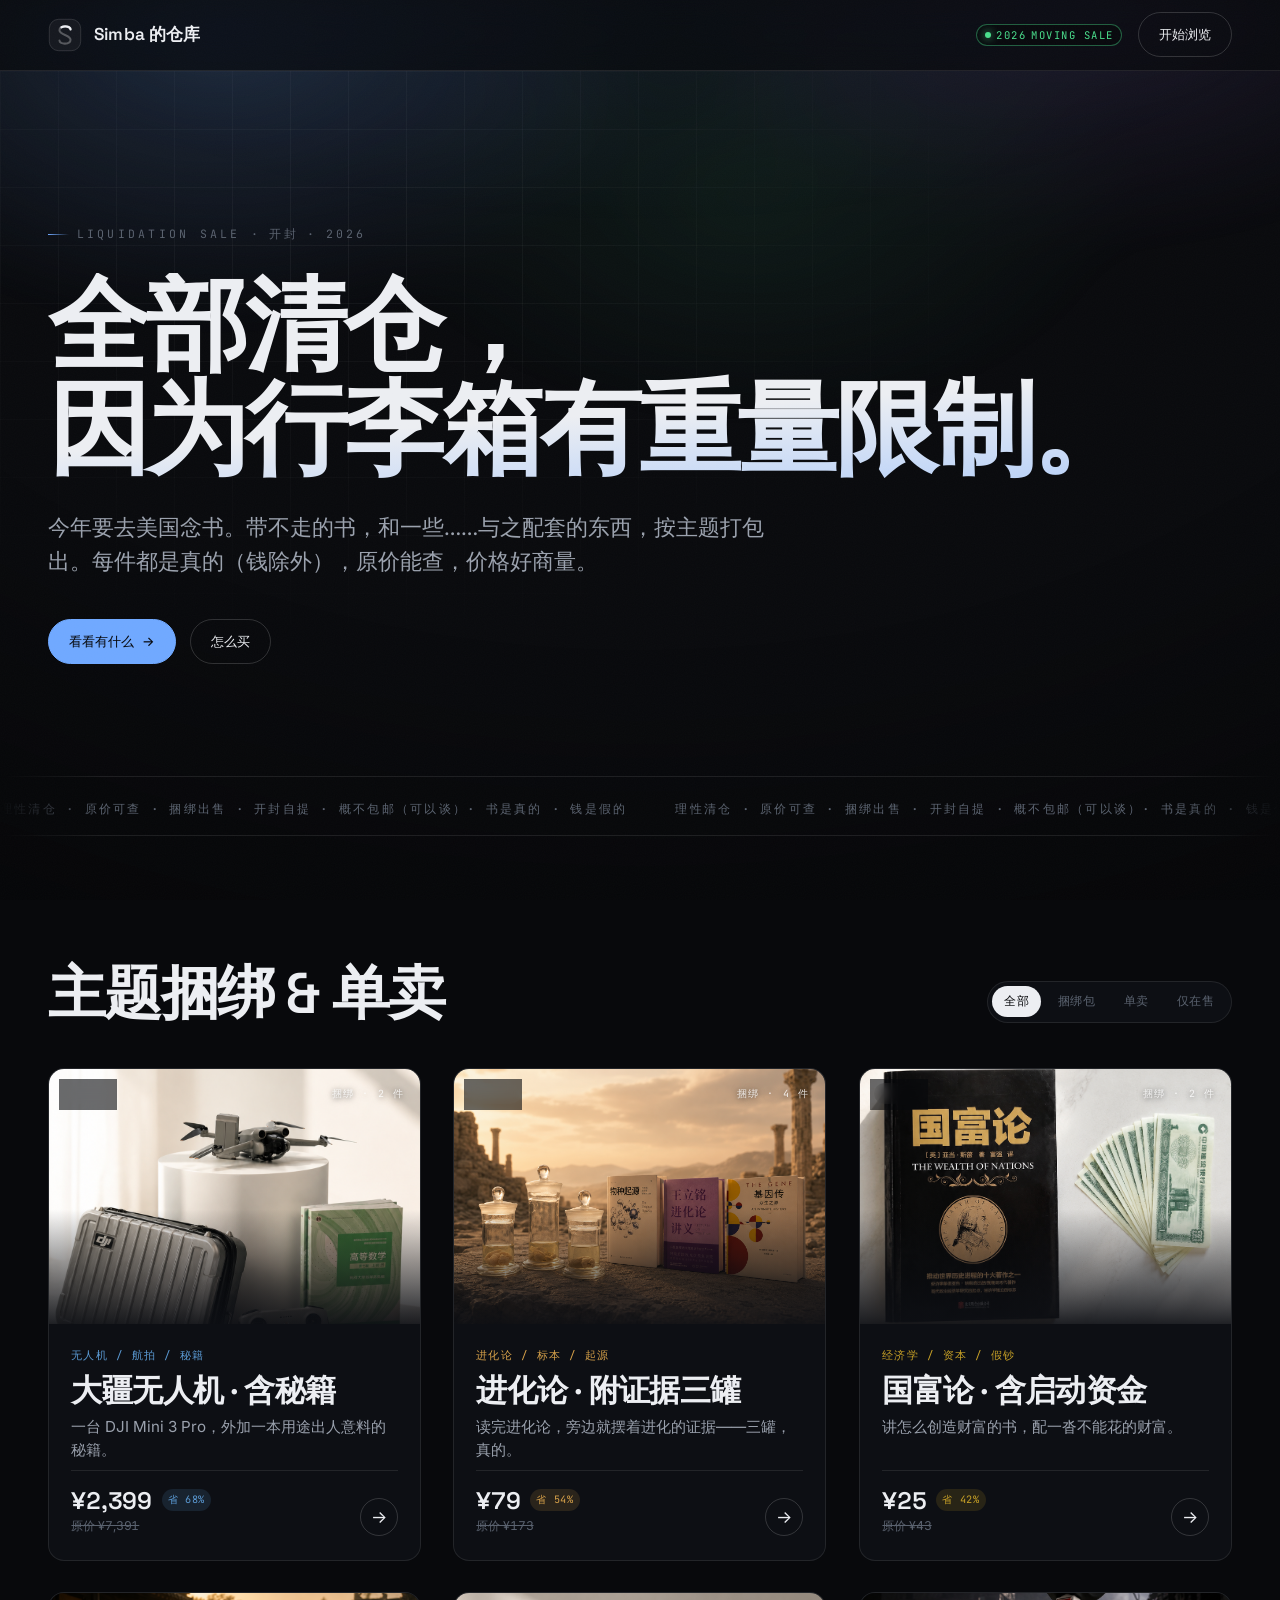
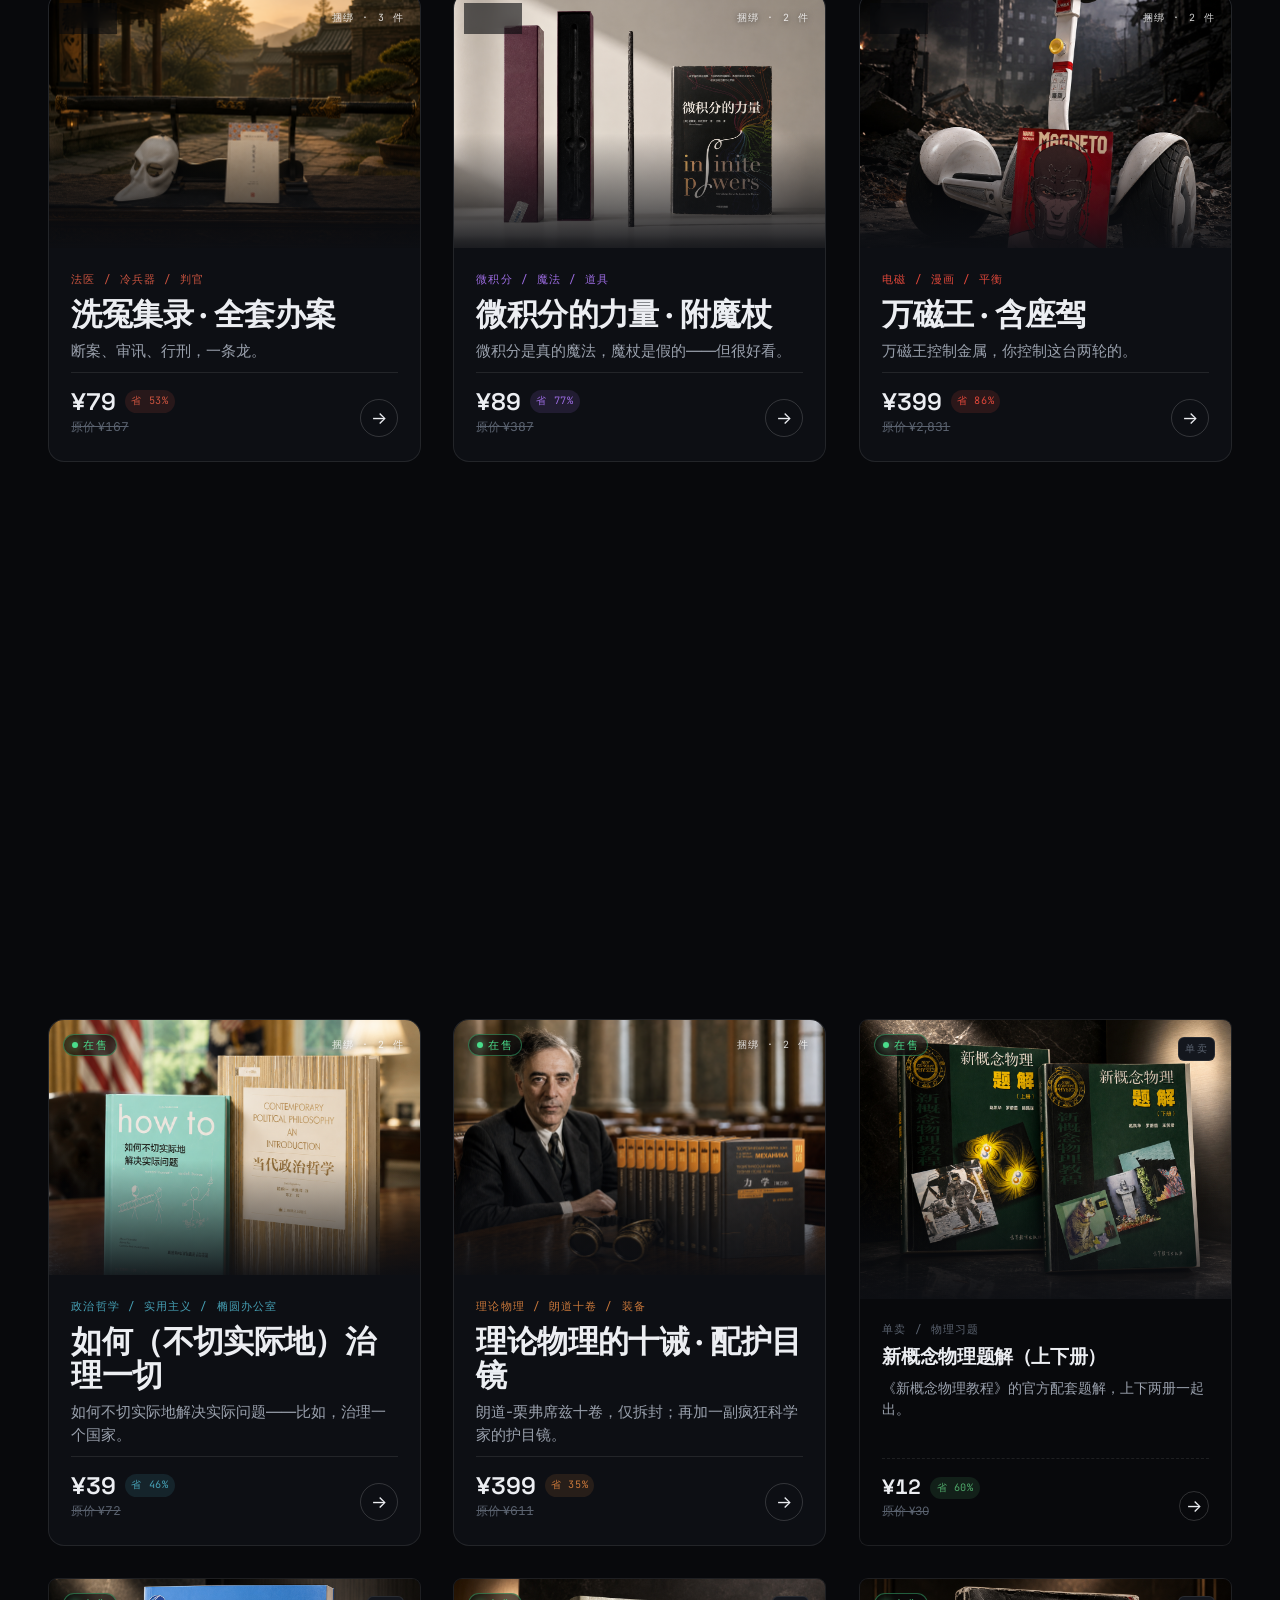
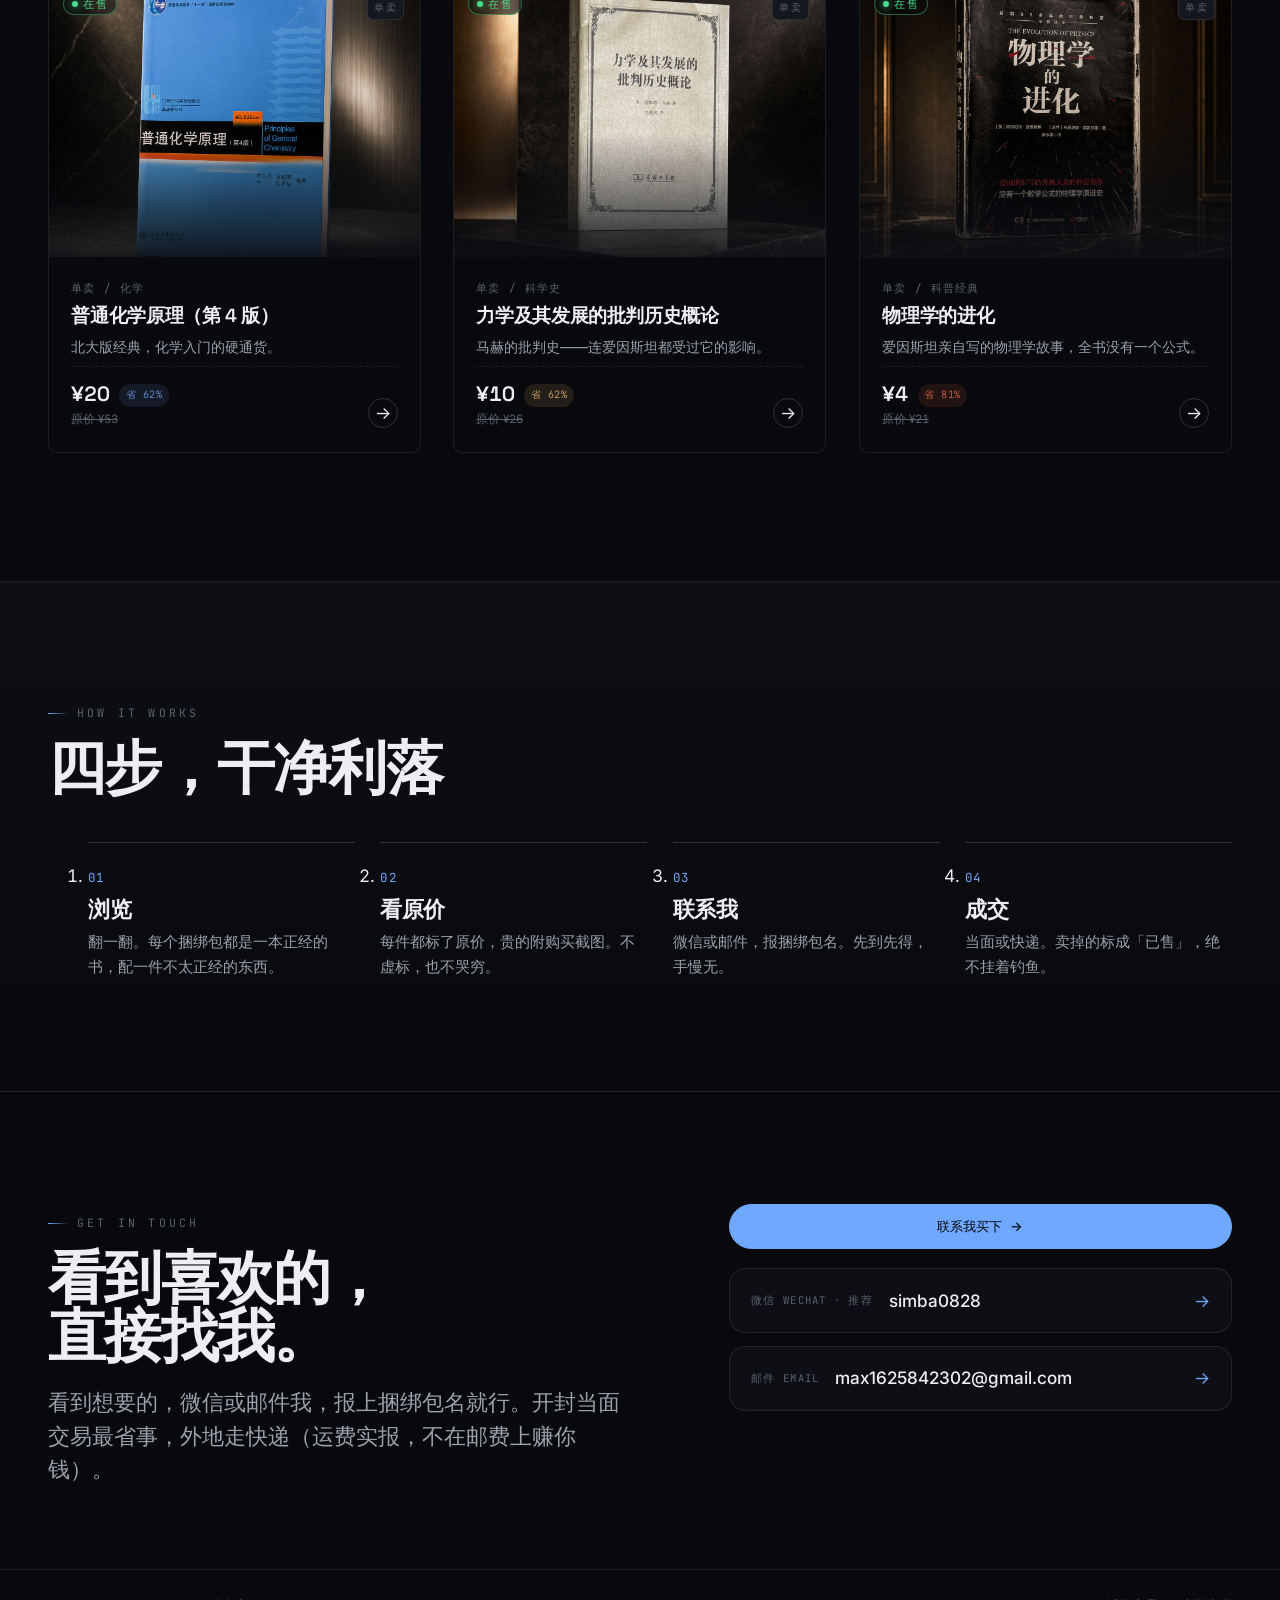
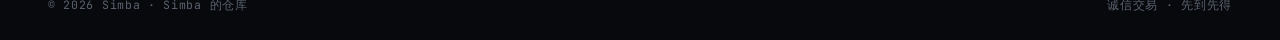
==== index.html @ 572ff91a "Version 1 finaly goes public" ====
<!doctype html>
<html lang="zh-CN">
<head>
  <meta charset="utf-8" />
  <meta name="viewport" content="width=device-width, initial-scale=1" />
  <title>Simba 的仓库 · 2026</title>
  <meta name="description" content="出国前理性清仓：正经的书 × 不太正经的东西，主题捆绑出售，原价可查，价格私聊。" />

  <link rel="preconnect" href="https://fonts.googleapis.com" />
  <link rel="preconnect" href="https://fonts.gstatic.com" crossorigin />
  <link href="https://fonts.googleapis.com/css2?family=Space+Grotesk:wght@400;500;600;700&family=Inter:wght@400;500;600&family=JetBrains+Mono:wght@400;500;600&display=swap" rel="stylesheet" />

  <link rel="stylesheet" href="assets/css/tokens.css" />
  <link rel="stylesheet" href="assets/css/home.css" />
</head>
<body>
  <!-- ===================== top bar ===================== -->
  <header class="topbar">
    <div class="wrap topbar__inner">
      <a class="topbar__brand" href="index.html">
        <span class="topbar__logo" aria-hidden="true">
          <svg viewBox="0 0 40 40" fill="none">
            <rect class="topbar__logo-bg" x="1.5" y="1.5" width="37" height="37" rx="11"/>
            <path class="topbar__logo-base" pathLength="100" d="M26.5 13.5 C26.5 8.5 13.5 8.5 13.5 14.5 C13.5 20 26.5 20 26.5 25.5 C26.5 31.5 13.5 31.5 13.5 26.5"/>
            <path class="topbar__logo-trace" pathLength="100" d="M26.5 13.5 C26.5 8.5 13.5 8.5 13.5 14.5 C13.5 20 26.5 20 26.5 25.5 C26.5 31.5 13.5 31.5 13.5 26.5"/>
          </svg>
        </span>
        <span class="topbar__name" data-site="brand">Simba 的仓库</span>
      </a>
      <nav class="topbar__nav">
        <span class="badge badge--available"><span class="dot"></span><span data-site="year"></span> Moving Sale</span>
        <a class="btn btn--ghost" href="#collections">开始浏览</a>
      </nav>
    </div>
  </header>

  <!-- ===================== hero ===================== -->
  <section class="hero">
    <div class="wrap">
      <p class="eyebrow" data-reveal>Liquidation Sale · <span data-site="location"></span> · <span data-site="year"></span></p>
      <h1 class="hero__title" data-reveal data-site-html="headline"></h1>
      <p class="hero__sub lead" data-reveal data-site="subhead"></p>
      <div class="hero__cta" data-reveal>
        <a class="btn btn--accent" href="#collections">看看有什么 <span class="arrow">→</span></a>
        <a class="btn btn--ghost" href="#how">怎么买</a>
      </div>
    </div>
    <div class="hero__marquee" aria-hidden="true">
      <div class="hero__track"><span data-site="marquee"></span><span data-site="marquee"></span><span data-site="marquee"></span></div>
    </div>
  </section>

  <!-- ===================== collections ===================== -->
  <main id="collections" class="wrap section">
    <div class="section__head">
      <h2 data-reveal>主题捆绑 &amp; 单卖</h2>
      <div class="filters" data-reveal id="filters" role="tablist">
        <button class="filter is-active" data-filter="all">全部</button>
        <button class="filter" data-filter="bundle">捆绑包</button>
        <button class="filter" data-filter="single">单卖</button>
        <button class="filter" data-filter="available">仅在售</button>
      </div>
    </div>
    <div id="grid" class="grid">
      <p class="grid__loading mono">正在整理书架…</p>
    </div>
  </main>

  <!-- ===================== how it works ===================== -->
  <section id="how" class="how">
    <div class="wrap">
      <p class="eyebrow" data-reveal>How it works</p>
      <h2 class="how__title" data-reveal>四步，干净利落</h2>
      <ol id="steps" class="steps"></ol>
    </div>
  </section>

  <!-- ===================== contact ===================== -->
  <footer id="contact" class="footer">
    <div class="wrap footer__inner">
      <div class="footer__lead">
        <p class="eyebrow" data-reveal>Get in touch</p>
        <h2 data-reveal>看到喜欢的，<br />直接找我。</h2>
        <p class="lead" data-reveal data-site="contactNote"></p>
      </div>
      <div class="footer__channels" id="channels" data-reveal></div>
    </div>
    <div class="wrap footer__base mono">
      <span>© <span data-site="year"></span> <span data-site="seller"></span> · <span data-site="brand">理性清仓</span></span>
      <span>诚信交易 · 先到先得</span>
    </div>
  </footer>

  <script type="module" src="assets/js/home.js"></script>
</body>
</html>
---- assets/css/tokens.css ----
/* =========================================================================
   tokens.css — design system foundation  ·  v2: Sci-Fi / Tech
   Direction: dark, precise, engineered.  (R&M × SpaceX × Apple)
   ========================================================================= */

:root {
  /* --- Palette: deep space & light --- */
  --bg:       #08090C;   /* near-black base */
  --bg-1:     #0D0F14;   /* panel */
  --bg-2:     #14171E;   /* raised */
  --bg-3:     #1C212B;   /* hover / chip */
  --fg:       #ECEEF2;   /* primary text */
  --fg-2:     #9AA1AD;   /* secondary */
  --fg-3:     #5A626F;   /* faint / labels */
  --line:     rgba(255, 255, 255, 0.09);
  --line-2:   rgba(255, 255, 255, 0.16);
  --line-3:   rgba(255, 255, 255, 0.28);

  /* --- Accent (overridable per listing) --- */
  --accent:     #6FA8FF;            /* default tech blue */
  --accent-ink: #04060A;            /* text on accent */
  --tint:       #16202E;            /* (legacy) dark wash */
  --glow:       color-mix(in srgb, var(--accent) 60%, transparent);

  /* --- State colors --- */
  --ok:       #4ADE8C;
  --reserved: #F5C451;
  --sold:     #6B7280;

  /* --- Type --- */
  --display: "Space Grotesk", "PingFang SC", "Inter", system-ui, sans-serif;
  --sans:    "Inter", "PingFang SC", system-ui, -apple-system, "Microsoft YaHei", sans-serif;
  --mono:    "JetBrains Mono", ui-monospace, "SF Mono", Menlo, monospace;

  /* --- Fluid type scale --- */
  --fs-eyebrow: 0.72rem;
  --fs-meta:    0.82rem;
  --fs-body:    clamp(1rem, 0.96rem + 0.2vw, 1.075rem);
  --fs-lead:    clamp(1.12rem, 1rem + 0.6vw, 1.4rem);
  --fs-h3:      clamp(1.35rem, 1.1rem + 1.1vw, 1.95rem);
  --fs-h2:      clamp(2rem, 1.4rem + 2.8vw, 3.6rem);
  --fs-h1:      clamp(2.9rem, 1.6rem + 6vw, 7rem);

  /* --- Spacing & layout --- */
  --gutter: clamp(1.25rem, 0.6rem + 3vw, 4.5rem);
  --maxw:   1320px;
  --radius: 16px;
  --radius-sm: 10px;

  /* --- Motion --- */
  --ease: cubic-bezier(0.22, 1, 0.36, 1);
  --ease-out: cubic-bezier(0.16, 1, 0.3, 1);

  --shadow-soft: 0 1px 0 rgba(255,255,255,0.04) inset, 0 20px 50px -24px rgba(0,0,0,0.8);
  --shadow-lift: 0 1px 0 rgba(255,255,255,0.06) inset, 0 40px 90px -36px rgba(0,0,0,0.9);
}

/* ----------------------------- reset ----------------------------------- */
*, *::before, *::after { box-sizing: border-box; }
* { margin: 0; }
html { -webkit-text-size-adjust: 100%; scroll-behavior: smooth; overflow-x: clip; }
@media (prefers-reduced-motion: reduce) {
  html { scroll-behavior: auto; }
  *, *::before, *::after { animation-duration: 0.001ms !important; transition-duration: 0.001ms !important; }
}

body {
  font-family: var(--sans);
  font-size: var(--fs-body);
  line-height: 1.6;
  color: var(--fg);
  background: var(--bg);
  -webkit-font-smoothing: antialiased;
  text-rendering: optimizeLegibility;
  min-height: 100vh;
  overflow-x: hidden;
}

/* ambient field: faint radial glow + vignette on the page */
body::after {
  content: "";
  position: fixed; inset: 0; z-index: -1; pointer-events: none;
  background:
    radial-gradient(80% 50% at 50% -10%, color-mix(in srgb, var(--accent) 10%, transparent), transparent 70%),
    radial-gradient(120% 120% at 50% 0%, transparent 60%, rgba(0,0,0,0.5));
}

img, svg { display: block; max-width: 100%; }
a { color: inherit; text-decoration: none; }
button { font: inherit; color: inherit; cursor: pointer; background: none; border: none; }
ul { list-style: none; padding: 0; }
::selection { background: var(--accent); color: var(--accent-ink); }

/* --------------------------- film grain -------------------------------- */
body::before {
  content: "";
  position: fixed; inset: 0; z-index: 9999; pointer-events: none;
  opacity: 0.025; mix-blend-mode: screen;
  background-image: url("data:image/svg+xml,%3Csvg xmlns='http://www.w3.org/2000/svg' width='160' height='160'%3E%3Cfilter id='n'%3E%3CfeTurbulence type='fractalNoise' baseFrequency='0.9' numOctaves='2' stitchTiles='stitch'/%3E%3C/filter%3E%3Crect width='100%25' height='100%25' filter='url(%23n)'/%3E%3C/svg%3E");
}

/* --------------------------- typography -------------------------------- */
.eyebrow {
  font-family: var(--mono);
  font-size: var(--fs-eyebrow);
  letter-spacing: 0.28em;
  text-transform: uppercase;
  color: var(--fg-3);
  display: inline-flex;
  align-items: center;
  gap: 0.7em;
}
.eyebrow::before {
  content: "";
  width: 1.8em; height: 1px;
  background: linear-gradient(90deg, var(--accent), transparent);
}

h1, h2, h3 { font-family: var(--display); font-weight: 600; line-height: 1.02; letter-spacing: -0.02em; }
.display { font-family: var(--display); }
.mono  { font-family: var(--mono); }

.lead { font-size: var(--fs-lead); line-height: 1.5; color: var(--fg-2); }
.num { font-variant-numeric: tabular-nums; letter-spacing: -0.01em; }

/* ----------------------------- layout ---------------------------------- */
.wrap { width: 100%; max-width: var(--maxw); margin-inline: auto; padding-inline: var(--gutter); }
.rule { height: 1px; background: var(--line); border: 0; }

/* ----------------------------- buttons --------------------------------- */
.btn {
  --pad: 0.85em 1.5em;
  display: inline-flex; align-items: center; gap: 0.6em;
  padding: var(--pad);
  border-radius: 100px;
  font-size: var(--fs-meta); font-weight: 500; letter-spacing: 0.01em;
  border: 1px solid var(--fg);
  background: var(--fg); color: var(--bg);
  transition: transform 0.35s var(--ease), background 0.35s var(--ease), color 0.35s var(--ease), box-shadow 0.35s var(--ease), border-color 0.35s var(--ease);
  will-change: transform;
}
.btn:hover { transform: translateY(-2px); }
.btn:active { transform: translateY(0); }
.btn--ghost { background: transparent; color: var(--fg); border-color: var(--line-2); }
.btn--ghost:hover { background: var(--bg-2); border-color: var(--line-3); }
.btn--accent { background: var(--accent); border-color: var(--accent); color: var(--accent-ink); box-shadow: 0 0 0 0 var(--glow); }
.btn--accent:hover { box-shadow: 0 10px 40px -10px var(--glow); }
.btn .arrow { transition: transform 0.35s var(--ease); }
.btn:hover .arrow { transform: translateX(3px); }

/* ------------------------------ badges --------------------------------- */
.badge {
  display: inline-flex; align-items: center; gap: 0.5em;
  font-family: var(--mono); font-size: 0.66rem; letter-spacing: 0.14em; text-transform: uppercase;
  padding: 0.42em 0.72em; border-radius: 100px;
  border: 1px solid var(--line-2); color: var(--fg-2);
  line-height: 1; background: color-mix(in srgb, var(--bg) 60%, transparent); backdrop-filter: blur(6px);
}
.badge .dot { width: 6px; height: 6px; border-radius: 50%; background: currentColor; }
.badge--available { color: var(--ok); border-color: color-mix(in srgb, var(--ok) 40%, transparent); }
.badge--reserved  { color: var(--reserved); border-color: color-mix(in srgb, var(--reserved) 40%, transparent); }
.badge--sold      { color: var(--sold); border-color: color-mix(in srgb, var(--sold) 45%, transparent); }
.badge--available .dot { box-shadow: 0 0 8px currentColor; animation: pulse 2.4s var(--ease) infinite; }
@keyframes pulse { 0%,100%{ opacity:1 } 50%{ opacity:0.4 } }

/* tag pill */
.tag {
  font-family: var(--mono); font-size: 0.66rem; letter-spacing: 0.08em;
  color: var(--fg-2); padding: 0.32em 0.66em;
  border: 1px solid var(--line); border-radius: 100px; background: var(--bg-2);
}

/* --------------------------- scroll reveal ----------------------------- */
[data-reveal] {
  opacity: 0; transform: translateY(24px);
  transition: opacity 0.8s var(--ease-out), transform 0.8s var(--ease-out);
  transition-delay: var(--reveal-delay, 0s);
}
[data-reveal].is-in { opacity: 1; transform: none; }
@media (prefers-reduced-motion: reduce) { [data-reveal] { opacity: 1; transform: none; } }

/* ----------------------------- lightbox -------------------------------- */
.lightbox {
  position: fixed; inset: 0; z-index: 200;
  display: grid; place-items: center; padding: clamp(1.25rem, 5vw, 5rem);
  background: rgba(3, 4, 6, 0.8); backdrop-filter: blur(12px);
  opacity: 0; pointer-events: none; transition: opacity 0.4s var(--ease);
}
.lightbox.is-open { opacity: 1; pointer-events: auto; }
.lightbox__frame {
  position: relative; margin: 0; max-width: min(880px, 100%);
  display: flex; flex-direction: column;
  background: var(--bg-1); border: 1px solid var(--line-2);
  border-radius: calc(var(--radius) + 2px); overflow: hidden;
  box-shadow: var(--shadow-lift), 0 0 0 1px color-mix(in srgb, var(--accent) 22%, transparent), 0 30px 80px -30px color-mix(in srgb, var(--accent) 30%, transparent);
  transform: scale(0.97) translateY(12px); transition: transform 0.5s var(--ease-out);
}
.lightbox.is-open .lightbox__frame { transform: none; }
.lightbox__img { display: block; width: 100%; max-height: 76vh; object-fit: contain; background: var(--bg); }
.lightbox__bar { display: flex; align-items: center; justify-content: space-between; gap: 1rem; padding: 0.85rem 1.15rem; border-top: 1px solid var(--line); }
.lightbox__cap { color: var(--fg); font-size: var(--fs-meta); letter-spacing: 0.03em; }
.lightbox__hint { color: var(--fg-3); font-size: 0.64rem; letter-spacing: 0.06em; }
.lightbox__close {
  position: absolute; top: 0.7rem; right: 0.7rem; z-index: 2;
  width: 34px; height: 34px; display: grid; place-items: center; border-radius: 50%;
  background: color-mix(in srgb, var(--bg) 65%, transparent); backdrop-filter: blur(6px);
  border: 1px solid var(--line-2); color: var(--fg); font-size: 1rem; line-height: 1;
  transition: background 0.3s var(--ease), border-color 0.3s var(--ease), color 0.3s var(--ease);
}
.lightbox__close:hover { background: var(--accent); color: var(--accent-ink); border-color: var(--accent); }

/* --------------------------- contact modal ----------------------------- */
.cmodal { position: fixed; inset: 0; z-index: 300; display: grid; place-items: center; padding: 5vw; opacity: 0; pointer-events: none; transition: opacity 0.3s var(--ease); }
.cmodal.is-open { opacity: 1; pointer-events: auto; }
.cmodal__backdrop { position: absolute; inset: 0; background: rgba(3, 4, 6, 0.72); backdrop-filter: blur(10px); }
.cmodal__card {
  position: relative; width: min(440px, 100%); background: var(--bg-1);
  border: 1px solid var(--line-2); border-radius: calc(var(--radius) + 4px); padding: 2.2rem;
  box-shadow: var(--shadow-lift);
  transform: translateY(18px) scale(0.97); opacity: 0;
  transition: transform 0.5s var(--ease-out), opacity 0.5s var(--ease-out);
}
.cmodal.is-open .cmodal__card { transform: none; opacity: 1; }
.cmodal__x { position: absolute; top: 1.1rem; right: 1.3rem; color: var(--fg-3); font-size: 1.1rem; transition: color 0.3s var(--ease); }
.cmodal__x:hover { color: var(--fg); }
.cmodal__kicker { font-size: 0.66rem; letter-spacing: 0.2em; text-transform: uppercase; color: var(--accent); }
.cmodal__title { font-family: var(--display); font-size: 1.5rem; font-weight: 600; letter-spacing: -0.02em; margin: 0.7rem 0 0.5rem; }
.cmodal__sub { color: var(--fg-2); font-size: 0.92rem; margin-bottom: 1.5rem; line-height: 1.5; }
.cmodal__rows { display: flex; flex-direction: column; gap: 0.7rem; }
.cmodal__row { display: flex; align-items: center; gap: 1rem; padding: 1rem 1.2rem; border: 1px solid var(--line); border-radius: var(--radius); background: var(--bg-2); }
.cmodal__row--primary { border-color: color-mix(in srgb, var(--accent) 45%, transparent); background: color-mix(in srgb, var(--accent) 10%, var(--bg-2)); }
.cmodal__rowmain { display: flex; flex-direction: column; gap: 0.3rem; min-width: 0; }
.cmodal__label { font-size: 0.6rem; letter-spacing: 0.14em; text-transform: uppercase; color: var(--fg-3); }
.cmodal__value { font-weight: 500; font-size: 1.05rem; overflow-wrap: anywhere; }
.cmodal__copy { margin-left: auto; flex: none; font-family: var(--mono); font-size: 0.72rem; padding: 0.55em 1em; border-radius: 100px; border: 1px solid var(--line-2); color: var(--fg); transition: background 0.3s var(--ease), border-color 0.3s var(--ease), color 0.3s var(--ease); }
.cmodal__copy:hover { background: var(--fg); color: var(--bg); }
.cmodal__copy.is-done { background: var(--ok); border-color: var(--ok); color: var(--bg); }
.cmodal__mail { margin-left: auto; flex: none; font-family: var(--mono); font-size: 0.72rem; color: var(--accent); }
.cmodal__note { margin-top: 1.3rem; padding-top: 1.1rem; border-top: 1px solid var(--line); font-size: 0.8rem; color: var(--fg-2); line-height: 1.55; }

/* --------------------------- brand logo (S) ---------------------------- */
.topbar__logo { display: block; width: 34px; height: 34px; transition: transform 0.45s var(--ease); }
.topbar__logo svg { width: 100%; height: 100%; overflow: visible; display: block; }
.topbar__logo-bg { fill: var(--bg-2); stroke: var(--line-2); stroke-width: 1; transition: stroke 0.4s var(--ease), fill 0.4s var(--ease); }
.topbar__logo-base { stroke: var(--line-3); stroke-width: 2.4; stroke-linecap: round; fill: none; }
.topbar__logo-trace { stroke: var(--fg); stroke-width: 2.6; stroke-linecap: round; fill: none; stroke-dasharray: 24 76; stroke-dashoffset: 0; animation: logoTrace 4.6s linear infinite; }
@keyframes logoTrace { to { stroke-dashoffset: -100; } }
.topbar__brand:hover .topbar__logo { transform: scale(1.06); }
.topbar__brand:hover .topbar__logo-bg { stroke: color-mix(in srgb, var(--accent) 55%, var(--line-2)); fill: color-mix(in srgb, var(--accent) 12%, var(--bg-2)); }
.topbar__brand:hover .topbar__logo-trace { stroke: var(--accent); animation-duration: 1.5s; filter: drop-shadow(0 0 5px var(--accent)); }
@media (prefers-reduced-motion: reduce) { .topbar__logo-trace { animation: none; stroke-dasharray: none; } }
---- assets/css/home.css ----
/* home.css — landing page  ·  v2 Sci-Fi/Tech (dark) */

/* ----------------------------- topbar ---------------------------------- */
.topbar {
  position: sticky; top: 0; z-index: 50;
  background: color-mix(in srgb, var(--bg) 72%, transparent);
  backdrop-filter: blur(14px) saturate(1.3);
  border-bottom: 1px solid var(--line);
}
.topbar__inner { display: flex; align-items: center; justify-content: space-between; height: 70px; }
.topbar__brand { display: inline-flex; align-items: center; gap: 0.7em; }
.topbar__mark {
  display: grid; place-items: center; width: 34px; height: 34px;
  background: var(--fg); color: var(--bg);
  border-radius: 8px; font-size: 1.05rem; font-weight: 600; line-height: 1;
}
.topbar__name { font-family: var(--display); font-weight: 600; letter-spacing: 0.01em; display: inline-flex; align-items: baseline; gap: 0.55em; }
.topbar__name em { font-style: normal; font-family: var(--mono); font-size: 0.66rem; color: var(--fg-3); letter-spacing: 0.16em; text-transform: uppercase; }
.topbar__nav { display: flex; align-items: center; gap: 1rem; }
@media (max-width: 620px) { .topbar__nav .badge { display: none; } }

/* ------------------------------ hero ----------------------------------- */
.hero { padding: clamp(3.5rem, 2rem + 9vw, 9rem) 0 0; position: relative; isolation: isolate; }
/* fine perspective grid */
.hero::before {
  content: ""; position: absolute; inset: 0 0 auto; height: 130%; z-index: -2; pointer-events: none;
  background-image:
    linear-gradient(var(--line) 1px, transparent 1px),
    linear-gradient(90deg, var(--line) 1px, transparent 1px);
  background-size: 58px 58px;
  -webkit-mask-image: radial-gradient(75% 65% at 28% 16%, #000, transparent 72%);
          mask-image: radial-gradient(75% 65% at 28% 16%, #000, transparent 72%);
  opacity: 0.55;
}
/* drifting aurora glow */
.hero::after {
  content: ""; position: absolute; inset: -12% -5% auto; height: 95%; z-index: -1; pointer-events: none;
  background:
    radial-gradient(46% 60% at 20% 6%, color-mix(in srgb, var(--accent) 26%, transparent), transparent 70%),
    radial-gradient(42% 52% at 82% 0%, color-mix(in srgb, #9B7BE8 18%, transparent), transparent 72%),
    radial-gradient(38% 44% at 58% 30%, color-mix(in srgb, #46C48A 12%, transparent), transparent 72%);
  filter: blur(24px); opacity: 0.75;
  animation: heroAura 16s var(--ease) infinite alternate;
}
@keyframes heroAura { from { transform: translate3d(0,0,0) scale(1); } to { transform: translate3d(2.5%, 1.5%, 0) scale(1.1); } }
@media (prefers-reduced-motion: reduce) { .hero::after { animation: none; } }
.hero .eyebrow { margin-bottom: 1.8rem; }
.hero__title {
  font-size: var(--fs-h1); font-weight: 600; letter-spacing: -0.035em;
  max-width: 18ch; margin-bottom: 1.8rem;
  background: linear-gradient(176deg, var(--fg) 62%, color-mix(in srgb, var(--fg) 55%, var(--accent)));
  -webkit-background-clip: text; background-clip: text; color: transparent;
}
/* decode-reveal headline — fluorescent scramble */
.hero__title .hd-c.is-scr {
  -webkit-text-fill-color: color-mix(in srgb, var(--accent) 78%, #fff);
          text-fill-color: color-mix(in srgb, var(--accent) 78%, #fff);
  text-shadow:
    0 0 10px color-mix(in srgb, var(--accent) 80%, transparent),
    0 0 26px color-mix(in srgb, var(--accent) 45%, transparent);
  animation: hdFlicker 1.1s var(--ease) infinite;
}
@keyframes hdFlicker { 0%, 100% { opacity: 0.96; } 42% { opacity: 0.66; } 72% { opacity: 1; } }
.hero__title .hd-c--lock { animation: hdLock 0.6s var(--ease) both; }
@keyframes hdLock {
  0%  { text-shadow: 0 0 26px var(--accent), 0 0 9px #fff; }
  55% { text-shadow: 0 0 12px color-mix(in srgb, var(--accent) 70%, transparent); }
  100% { text-shadow: 0 0 0 transparent; }
}

.hero__sub { max-width: 54ch; }
.hero__cta { display: flex; flex-wrap: wrap; gap: 0.9rem; margin-top: 2.6rem; }

.hero__marquee {
  margin-top: clamp(3rem, 1rem + 8vw, 7rem);
  border-block: 1px solid var(--line);
  padding-block: 0.95rem; overflow: hidden;
  -webkit-mask-image: linear-gradient(90deg, transparent, #000 8%, #000 92%, transparent);
          mask-image: linear-gradient(90deg, transparent, #000 8%, #000 92%, transparent);
}
.hero__track { display: inline-flex; gap: 3rem; white-space: nowrap; animation: marquee 38s linear infinite; }
.hero__track span { font-family: var(--mono); font-size: 0.78rem; letter-spacing: 0.18em; text-transform: uppercase; color: var(--fg-3); }
@keyframes marquee { to { transform: translateX(calc(-100% / 3)); } }

/* ----------------------------- section --------------------------------- */
.section { padding-block: clamp(4rem, 2rem + 8vw, 8rem); }
.section__head {
  display: flex; align-items: flex-end; justify-content: space-between; flex-wrap: wrap;
  gap: 1.4rem; margin-bottom: 2.8rem;
}
.section__head h2 { font-size: var(--fs-h2); font-weight: 600; letter-spacing: -0.03em; }

.filters { display: inline-flex; gap: 0.3rem; padding: 0.3rem; border: 1px solid var(--line); border-radius: 100px; background: var(--bg-1); }
.filter {
  font-family: var(--mono); font-size: 0.74rem; letter-spacing: 0.04em;
  padding: 0.5em 1em; border-radius: 100px; color: var(--fg-3);
  transition: color 0.3s var(--ease), background 0.3s var(--ease);
}
.filter:hover { color: var(--fg); }
.filter.is-active { background: var(--fg); color: var(--bg); }

/* ------------------------------ grid ----------------------------------- */
.grid { display: grid; grid-template-columns: repeat(auto-fill, minmax(330px, 1fr)); gap: clamp(1.2rem, 0.5rem + 2vw, 2rem); }
.grid__loading { grid-column: 1 / -1; color: var(--fg-3); padding: 3rem 0; text-align: center; font-family: var(--mono); }

.card {
  position: relative; display: flex; flex-direction: column;
  background: var(--bg-1); border: 1px solid var(--line);
  border-radius: var(--radius); overflow: hidden;
  transition: transform 0.5s var(--ease), box-shadow 0.5s var(--ease), border-color 0.5s var(--ease);
  will-change: transform;
}
.card:hover { transform: translateY(-6px); box-shadow: var(--shadow-lift); border-color: color-mix(in srgb, var(--accent) 45%, var(--line-2)); }
.card.is-sold { opacity: 0.55; }
.card.is-sold:hover { transform: translateY(-2px); border-color: var(--line-2); box-shadow: var(--shadow-soft); }

.card__cover { position: relative; aspect-ratio: 16 / 11; overflow: hidden; background: var(--bg-2); }
.card__cover::after { /* legibility + accent floor */
  content: ""; position: absolute; inset: 0; pointer-events: none;
  background: linear-gradient(180deg, transparent 55%, color-mix(in srgb, var(--bg-1) 92%, transparent));
}
.card__cover .cover__img { width: 100%; height: 100%; object-fit: cover; transition: transform 0.9s var(--ease), filter 0.5s var(--ease); filter: saturate(1.02); }
.card:hover .cover__img { transform: scale(1.045); }

.cover__gen {
  width: 100%; height: 100%;
  background:
    radial-gradient(120% 140% at 18% 10%, color-mix(in srgb, var(--a) 40%, transparent), transparent 60%),
    linear-gradient(var(--ang), color-mix(in srgb, var(--a) 70%, #000 30%), color-mix(in srgb, var(--a) 30%, var(--bg-2)));
  display: grid; place-items: center; position: relative;
}
.cover__glyph { font-size: clamp(3.5rem, 6vw, 5.5rem); color: rgba(255,255,255,0.94); font-weight: 600; }
.cover__count { position: absolute; bottom: 0.9rem; right: 1rem; font-size: 0.66rem; color: rgba(255,255,255,0.78); letter-spacing: 0.12em; }

.card__badge { position: absolute; top: 0.9rem; left: 0.9rem; z-index: 2; }
.card__kind { position: absolute; top: 1.05rem; right: 1rem; z-index: 2; font-size: 0.62rem; letter-spacing: 0.16em; text-transform: uppercase; color: rgba(255,255,255,0.82); font-family: var(--mono); text-shadow: 0 1px 6px rgba(0,0,0,0.6); }

.card__body { padding: 1.4rem 1.4rem 1.5rem; display: flex; flex-direction: column; gap: 0.55rem; flex: 1; }
.card__theme { font-family: var(--mono); font-size: 0.68rem; letter-spacing: 0.1em; text-transform: uppercase; color: var(--accent); }
.card__title { font-family: var(--display); font-size: var(--fs-h3); font-weight: 600; letter-spacing: -0.02em; line-height: 1.1; }
.card__tagline { color: var(--fg-2); font-size: 0.95rem; line-height: 1.5; }
.card__foot { display: flex; align-items: flex-end; justify-content: space-between; margin-top: auto; padding-top: 1.1rem; border-top: 1px solid var(--line); }
.card__pricing { display: flex; flex-direction: column; gap: 0.2rem; }
.card__price-row { display: flex; align-items: baseline; gap: 0.6rem; }
.card__price { font-family: var(--display); font-size: 1.5rem; font-weight: 600; line-height: 1; }
.card__was { font-size: 0.76rem; color: var(--fg-3); text-decoration: line-through; }
.card__save { font-family: var(--mono); align-self: flex-start; font-size: 0.64rem; letter-spacing: 0.06em; color: var(--accent); background: color-mix(in srgb, var(--accent) 14%, transparent); padding: 0.3em 0.6em; border-radius: 100px; }
.card__sold-label { font-family: var(--display); font-size: 1.35rem; color: var(--sold); }
.card__tbd { font-family: var(--mono); display: inline-flex; align-items: center; font-size: 0.74rem; letter-spacing: 0.06em; color: var(--accent); background: color-mix(in srgb, var(--accent) 12%, transparent); padding: 0.5em 0.85em; border-radius: 100px; }
.card__go {
  display: grid; place-items: center; width: 38px; height: 38px; border-radius: 50%;
  border: 1px solid var(--line-2); color: var(--fg);
  transition: background 0.35s var(--ease), color 0.35s var(--ease), transform 0.35s var(--ease), border-color 0.35s var(--ease);
}
.card:hover .card__go { background: var(--accent); color: var(--accent-ink); border-color: var(--accent); transform: translateX(3px); }

/* --------------------------- how it works ------------------------------ */
.how { border-block: 1px solid var(--line); background: linear-gradient(180deg, var(--bg-1), var(--bg)); }
.how .wrap { padding-block: clamp(4rem, 2rem + 7vw, 7rem); }
.how__title { font-size: var(--fs-h2); font-weight: 600; letter-spacing: -0.03em; margin: 1rem 0 2.8rem; }
.steps { display: grid; grid-template-columns: repeat(auto-fit, minmax(210px, 1fr)); gap: 1.6rem; }
.step { border-top: 1px solid var(--line-2); padding-top: 1.2rem; }
.step__num { font-family: var(--mono); font-size: 0.78rem; color: var(--accent); letter-spacing: 0.1em; }
.step__title { font-family: var(--display); font-size: 1.4rem; font-weight: 600; margin: 0.6rem 0 0.5rem; }
.step__body { color: var(--fg-2); font-size: 0.95rem; }

/* ------------------------------ footer --------------------------------- */
.footer { padding-top: clamp(4rem, 2rem + 7vw, 7rem); }
.footer__inner { display: grid; grid-template-columns: 1.1fr 0.9fr; gap: clamp(2rem, 1rem + 4vw, 5rem); align-items: start; }
@media (max-width: 760px) { .footer__inner { grid-template-columns: 1fr; } }
.footer__lead h2 { font-size: var(--fs-h2); font-weight: 600; letter-spacing: -0.03em; margin: 1rem 0 1.2rem; }
.footer__lead .lead { max-width: 42ch; }
.footer__channels { display: flex; flex-direction: column; gap: 0.8rem; }
.channel-cta { width: 100%; justify-content: center; margin-bottom: 0.4rem; }
.channel {
  width: 100%; text-align: left;
  display: flex; align-items: center; gap: 1rem;
  padding: 1.1rem 1.3rem; border: 1px solid var(--line); border-radius: var(--radius);
  background: var(--bg-1);
  transition: border-color 0.35s var(--ease), transform 0.35s var(--ease), background 0.35s var(--ease);
}
.channel:hover { transform: translateY(-3px); border-color: color-mix(in srgb, var(--accent) 40%, var(--line-2)); background: var(--bg-2); }
.channel__label { font-family: var(--mono); font-size: 0.66rem; letter-spacing: 0.12em; text-transform: uppercase; color: var(--fg-3); min-width: 10ch; }
.channel__value { font-weight: 500; }
.channel__go { margin-left: auto; color: var(--accent); }

.footer__base {
  margin-top: clamp(3rem, 2rem + 4vw, 6rem);
  border-top: 1px solid var(--line); padding-block: 1.6rem;
  display: flex; justify-content: space-between; flex-wrap: wrap; gap: 0.6rem;
  font-family: var(--mono); font-size: 0.72rem; letter-spacing: 0.06em; color: var(--fg-3);
}

/* ---- cooler card hover: per-card accent glow ---- */
.card:hover { box-shadow: var(--shadow-lift), 0 0 44px -14px var(--glow); }

/* ---- single-book cards: quieter, distinct shape (单卖的感觉) ---- */
.card[data-type="single"] { background: var(--bg); border-radius: 9px; }
.card[data-type="single"]:hover { transform: translateY(-3px); box-shadow: var(--shadow-soft); border-color: var(--line-2); }
.card[data-type="single"] .card__cover { aspect-ratio: 4 / 3; }
.card[data-type="single"] .card__kind { background: var(--bg-2); color: var(--fg-3); border: 1px solid var(--line); border-radius: 6px; padding: 0.3em 0.6em; text-shadow: none; }
.card[data-type="single"] .card__theme { color: var(--fg-3); }
.card[data-type="single"] .card__title { font-size: 1.18rem; }
.card[data-type="single"] .card__tagline { font-size: 0.88rem; }
.card[data-type="single"] .card__price { font-size: 1.3rem; color: var(--fg); }
.card[data-type="single"] .card__was { font-size: 0.72rem; }
.card[data-type="single"] .card__go { width: 30px; height: 30px; }
.card[data-type="single"] .card__foot { border-top: 1px dashed var(--line); }

/* ---- mobile-safe footer: let long email wrap, allow items to shrink ---- */
.footer__inner { min-width: 0; }
.footer__lead, .footer__channels, .channel { min-width: 0; }
.channel__value { overflow-wrap: anywhere; min-width: 0; }
@media (max-width: 480px) {
  .channel { flex-wrap: wrap; gap: 0.5rem 0.8rem; }
  .channel__label { min-width: 0; }
}
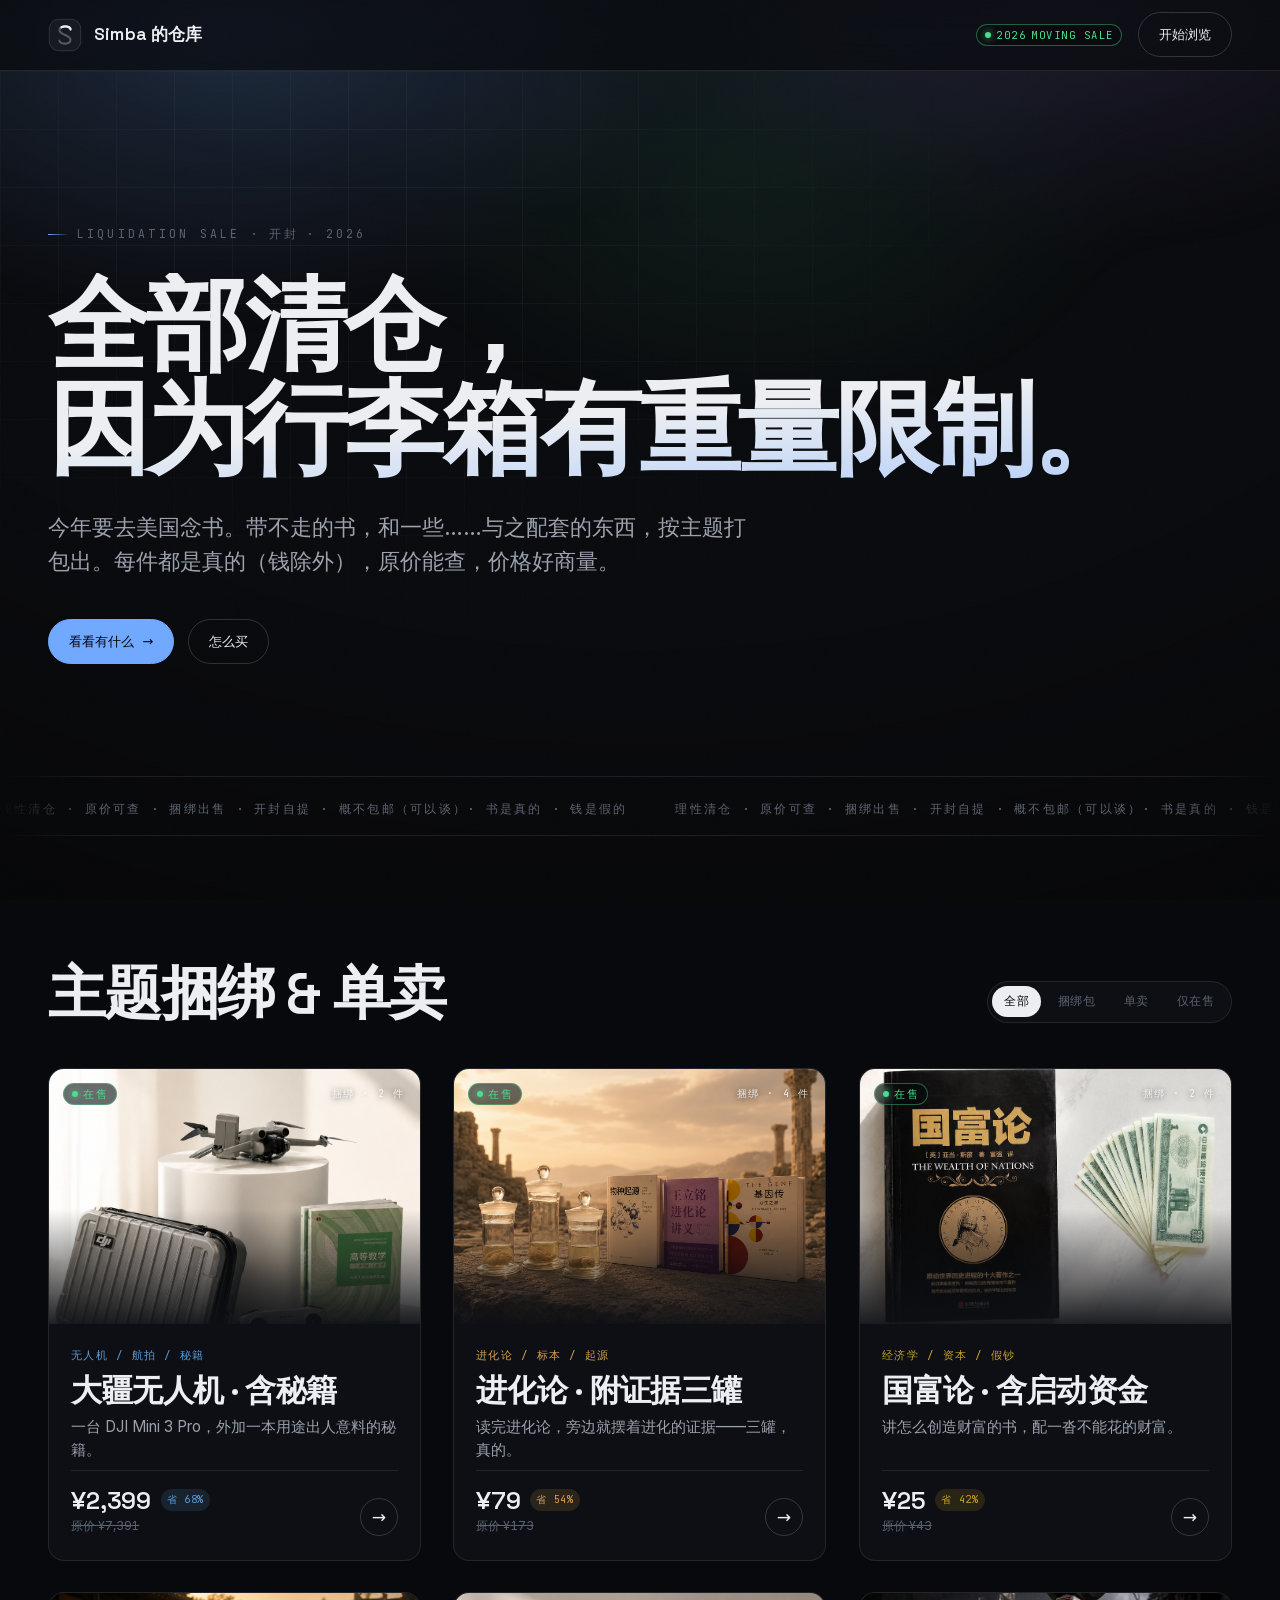
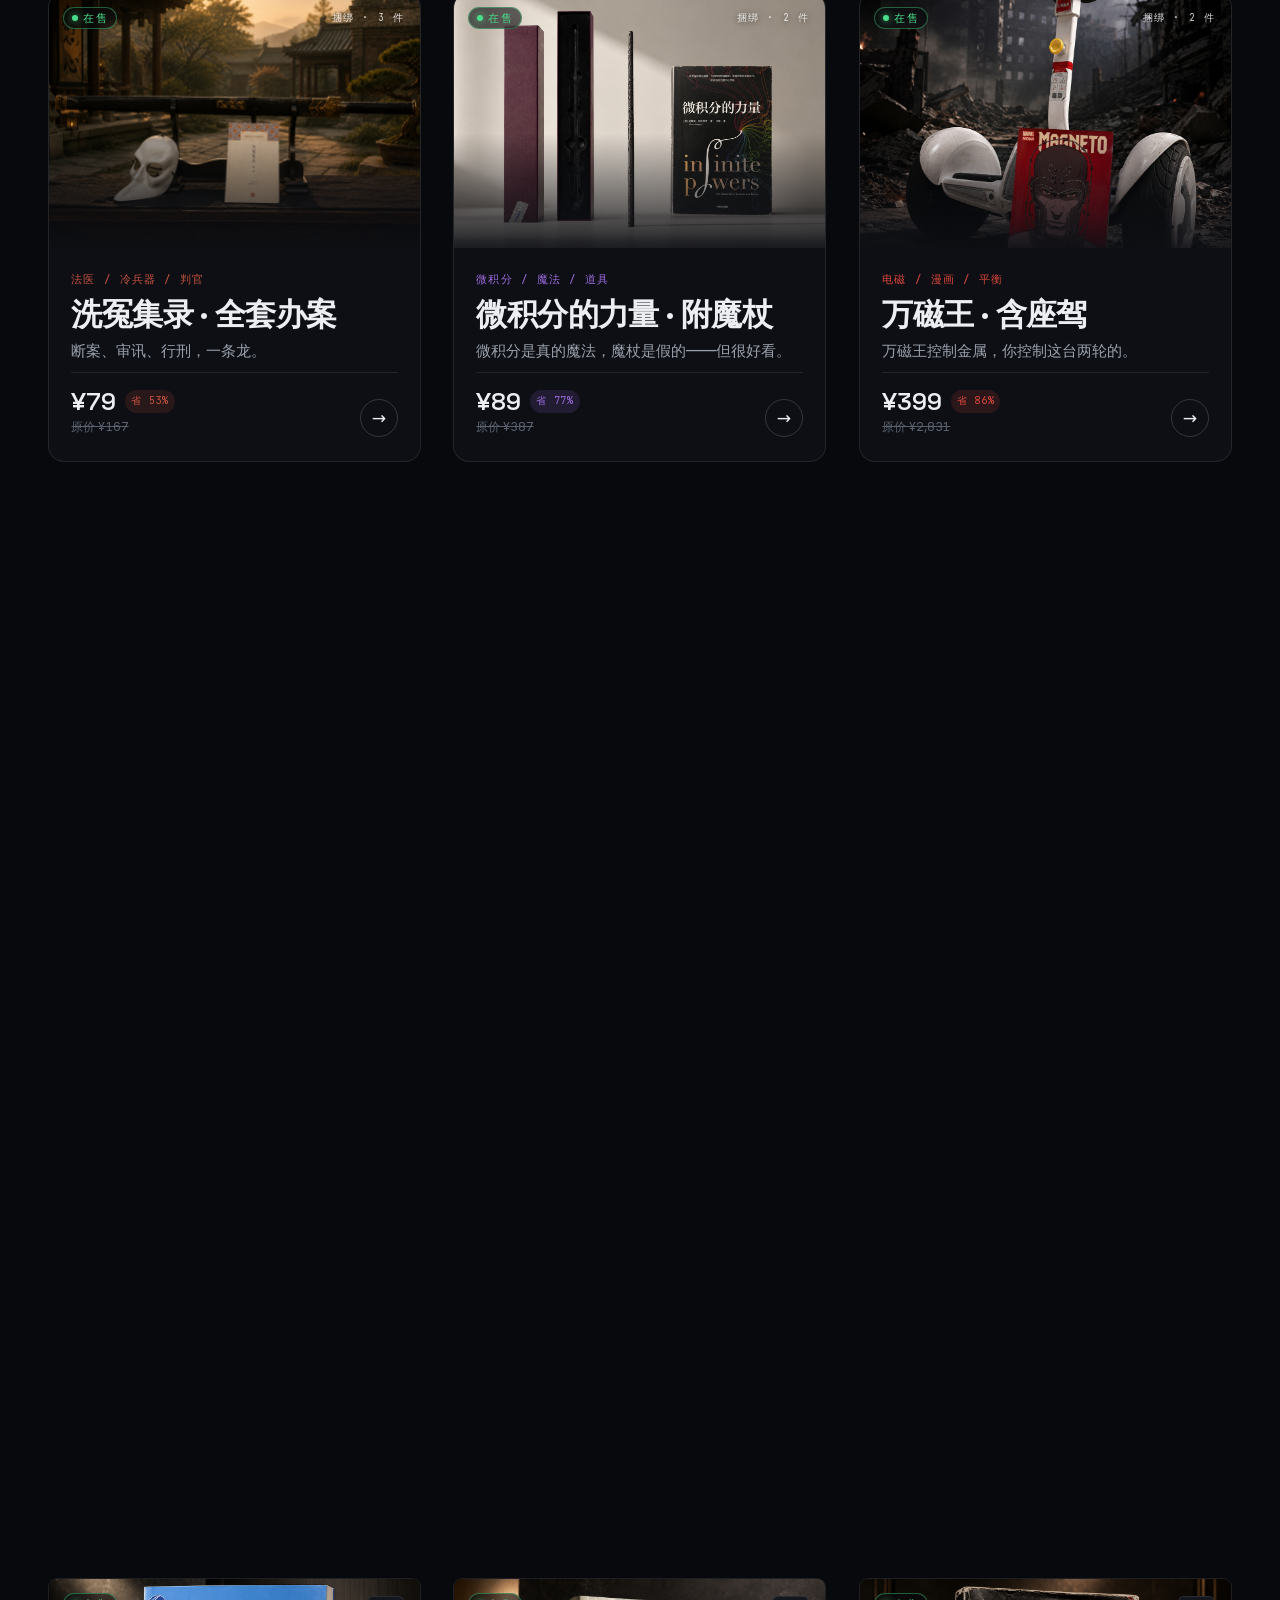
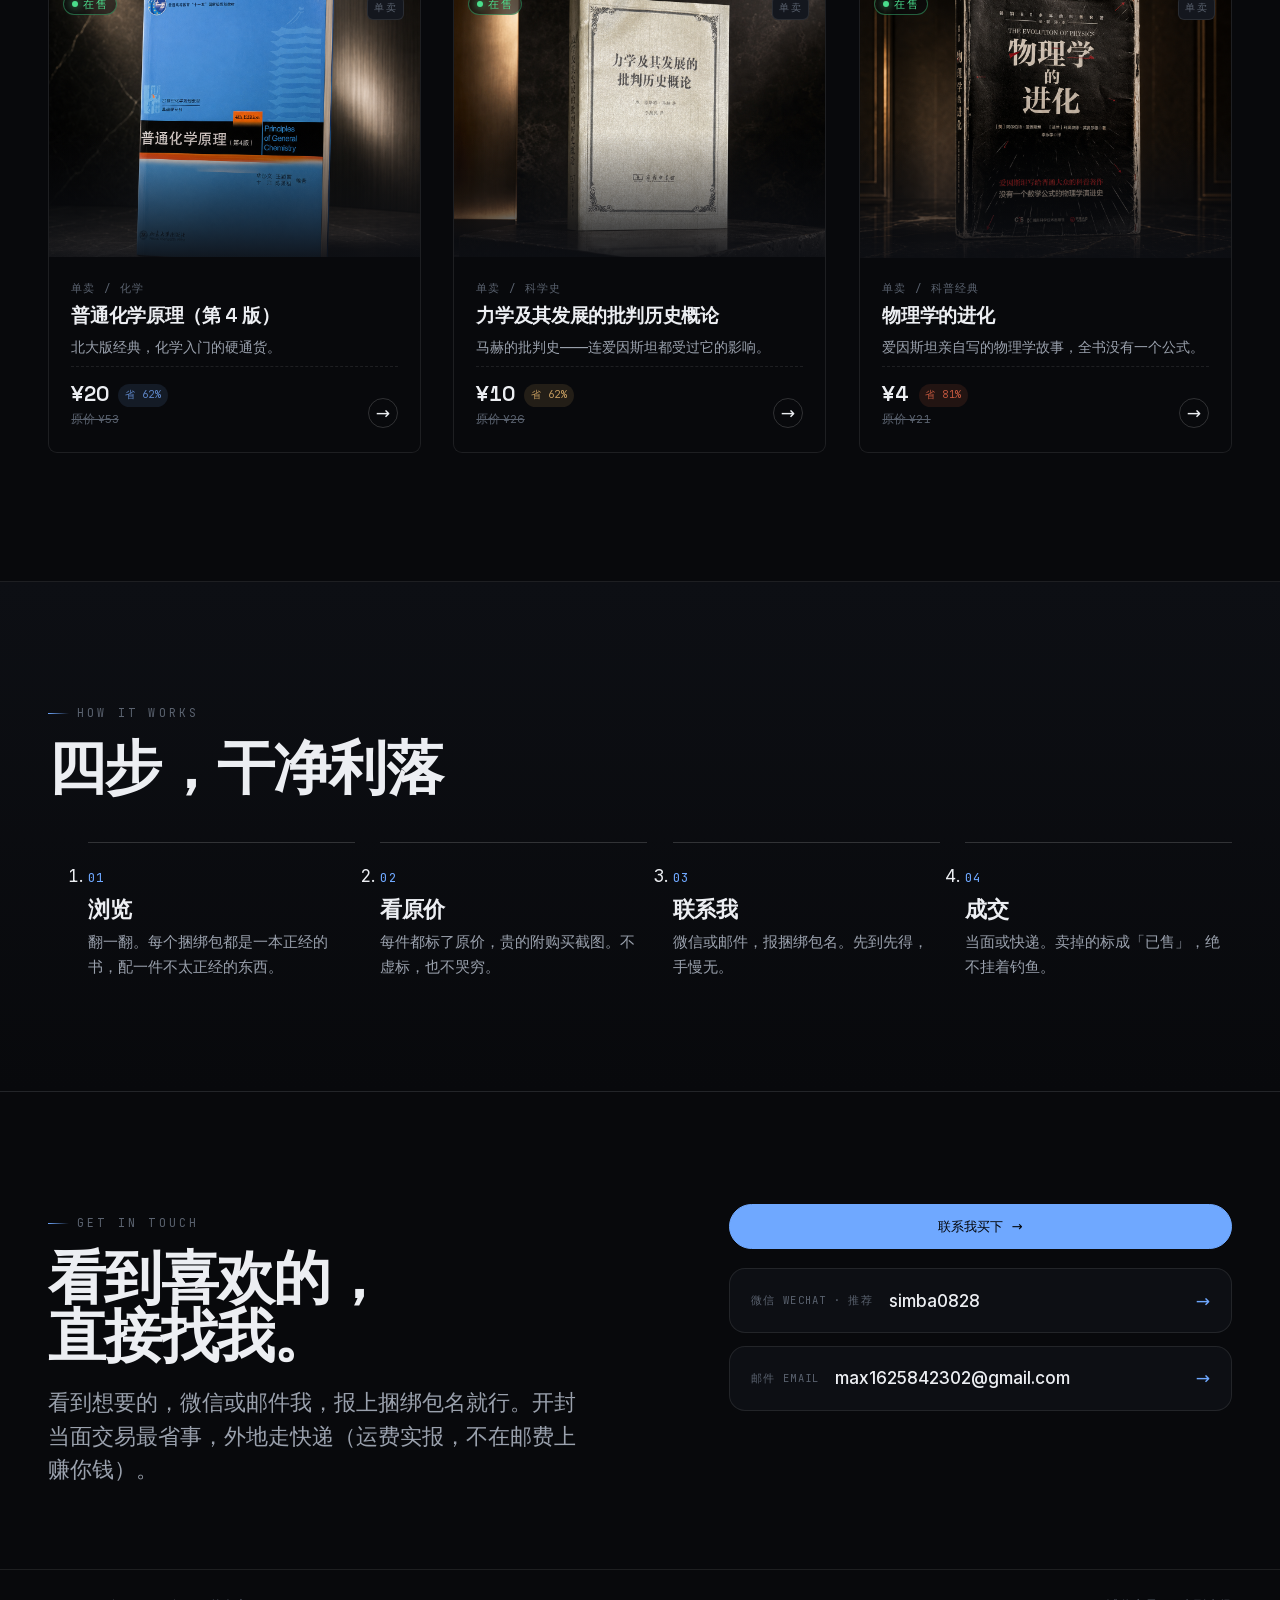
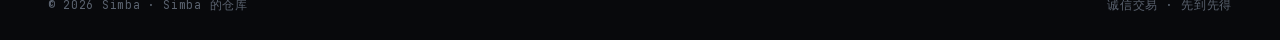
==== commit 46c09ca3: "Speed optimization" ====
--- a/index.html
+++ b/index.html
@@ -6,10 +6,7 @@
   <title>Simba 的仓库 · 2026</title>
   <meta name="description" content="出国前理性清仓：正经的书 × 不太正经的东西，主题捆绑出售，原价可查，价格私聊。" />
 
-  <link rel="preconnect" href="https://fonts.googleapis.com" />
-  <link rel="preconnect" href="https://fonts.gstatic.com" crossorigin />
-  <link href="https://fonts.googleapis.com/css2?family=Space+Grotesk:wght@400;500;600;700&family=Inter:wght@400;500;600&family=JetBrains+Mono:wght@400;500;600&display=swap" rel="stylesheet" />
-
+  <link rel="stylesheet" href="assets/fonts/fonts.css" />
   <link rel="stylesheet" href="assets/css/tokens.css" />
   <link rel="stylesheet" href="assets/css/home.css" />
 </head>
--- a/assets/fonts/fonts.css
+++ b/assets/fonts/fonts.css
@@ -0,0 +1,161 @@
+/* self-hosted fonts (Space Grotesk / Inter / JetBrains Mono) — no external CDN, faster in mainland China */
+@font-face {
+  font-family: 'Inter';
+  font-style: normal;
+  font-weight: 400;
+  font-display: swap;
+  src: url(./inter-400-latin-ext.woff2) format('woff2');
+  unicode-range: U+0100-02BA, U+02BD-02C5, U+02C7-02CC, U+02CE-02D7, U+02DD-02FF, U+0304, U+0308, U+0329, U+1D00-1DBF, U+1E00-1E9F, U+1EF2-1EFF, U+2020, U+20A0-20AB, U+20AD-20C0, U+2113, U+2C60-2C7F, U+A720-A7FF;
+}
+@font-face {
+  font-family: 'Inter';
+  font-style: normal;
+  font-weight: 400;
+  font-display: swap;
+  src: url(./inter-400-latin.woff2) format('woff2');
+  unicode-range: U+0000-00FF, U+0131, U+0152-0153, U+02BB-02BC, U+02C6, U+02DA, U+02DC, U+0304, U+0308, U+0329, U+2000-206F, U+20AC, U+2122, U+2191, U+2193, U+2212, U+2215, U+FEFF, U+FFFD;
+}
+@font-face {
+  font-family: 'Inter';
+  font-style: normal;
+  font-weight: 500;
+  font-display: swap;
+  src: url(./inter-500-latin-ext.woff2) format('woff2');
+  unicode-range: U+0100-02BA, U+02BD-02C5, U+02C7-02CC, U+02CE-02D7, U+02DD-02FF, U+0304, U+0308, U+0329, U+1D00-1DBF, U+1E00-1E9F, U+1EF2-1EFF, U+2020, U+20A0-20AB, U+20AD-20C0, U+2113, U+2C60-2C7F, U+A720-A7FF;
+}
+@font-face {
+  font-family: 'Inter';
+  font-style: normal;
+  font-weight: 500;
+  font-display: swap;
+  src: url(./inter-500-latin.woff2) format('woff2');
+  unicode-range: U+0000-00FF, U+0131, U+0152-0153, U+02BB-02BC, U+02C6, U+02DA, U+02DC, U+0304, U+0308, U+0329, U+2000-206F, U+20AC, U+2122, U+2191, U+2193, U+2212, U+2215, U+FEFF, U+FFFD;
+}
+@font-face {
+  font-family: 'Inter';
+  font-style: normal;
+  font-weight: 600;
+  font-display: swap;
+  src: url(./inter-600-latin-ext.woff2) format('woff2');
+  unicode-range: U+0100-02BA, U+02BD-02C5, U+02C7-02CC, U+02CE-02D7, U+02DD-02FF, U+0304, U+0308, U+0329, U+1D00-1DBF, U+1E00-1E9F, U+1EF2-1EFF, U+2020, U+20A0-20AB, U+20AD-20C0, U+2113, U+2C60-2C7F, U+A720-A7FF;
+}
+@font-face {
+  font-family: 'Inter';
+  font-style: normal;
+  font-weight: 600;
+  font-display: swap;
+  src: url(./inter-600-latin.woff2) format('woff2');
+  unicode-range: U+0000-00FF, U+0131, U+0152-0153, U+02BB-02BC, U+02C6, U+02DA, U+02DC, U+0304, U+0308, U+0329, U+2000-206F, U+20AC, U+2122, U+2191, U+2193, U+2212, U+2215, U+FEFF, U+FFFD;
+}
+@font-face {
+  font-family: 'JetBrains Mono';
+  font-style: normal;
+  font-weight: 400;
+  font-display: swap;
+  src: url(./jetbrains-mono-400-latin-ext.woff2) format('woff2');
+  unicode-range: U+0100-02BA, U+02BD-02C5, U+02C7-02CC, U+02CE-02D7, U+02DD-02FF, U+0304, U+0308, U+0329, U+1D00-1DBF, U+1E00-1E9F, U+1EF2-1EFF, U+2020, U+20A0-20AB, U+20AD-20C0, U+2113, U+2C60-2C7F, U+A720-A7FF;
+}
+@font-face {
+  font-family: 'JetBrains Mono';
+  font-style: normal;
+  font-weight: 400;
+  font-display: swap;
+  src: url(./jetbrains-mono-400-latin.woff2) format('woff2');
+  unicode-range: U+0000-00FF, U+0131, U+0152-0153, U+02BB-02BC, U+02C6, U+02DA, U+02DC, U+0304, U+0308, U+0329, U+2000-206F, U+20AC, U+2122, U+2191, U+2193, U+2212, U+2215, U+FEFF, U+FFFD;
+}
+@font-face {
+  font-family: 'JetBrains Mono';
+  font-style: normal;
+  font-weight: 500;
+  font-display: swap;
+  src: url(./jetbrains-mono-500-latin-ext.woff2) format('woff2');
+  unicode-range: U+0100-02BA, U+02BD-02C5, U+02C7-02CC, U+02CE-02D7, U+02DD-02FF, U+0304, U+0308, U+0329, U+1D00-1DBF, U+1E00-1E9F, U+1EF2-1EFF, U+2020, U+20A0-20AB, U+20AD-20C0, U+2113, U+2C60-2C7F, U+A720-A7FF;
+}
+@font-face {
+  font-family: 'JetBrains Mono';
+  font-style: normal;
+  font-weight: 500;
+  font-display: swap;
+  src: url(./jetbrains-mono-500-latin.woff2) format('woff2');
+  unicode-range: U+0000-00FF, U+0131, U+0152-0153, U+02BB-02BC, U+02C6, U+02DA, U+02DC, U+0304, U+0308, U+0329, U+2000-206F, U+20AC, U+2122, U+2191, U+2193, U+2212, U+2215, U+FEFF, U+FFFD;
+}
+@font-face {
+  font-family: 'JetBrains Mono';
+  font-style: normal;
+  font-weight: 600;
+  font-display: swap;
+  src: url(./jetbrains-mono-600-latin-ext.woff2) format('woff2');
+  unicode-range: U+0100-02BA, U+02BD-02C5, U+02C7-02CC, U+02CE-02D7, U+02DD-02FF, U+0304, U+0308, U+0329, U+1D00-1DBF, U+1E00-1E9F, U+1EF2-1EFF, U+2020, U+20A0-20AB, U+20AD-20C0, U+2113, U+2C60-2C7F, U+A720-A7FF;
+}
+@font-face {
+  font-family: 'JetBrains Mono';
+  font-style: normal;
+  font-weight: 600;
+  font-display: swap;
+  src: url(./jetbrains-mono-600-latin.woff2) format('woff2');
+  unicode-range: U+0000-00FF, U+0131, U+0152-0153, U+02BB-02BC, U+02C6, U+02DA, U+02DC, U+0304, U+0308, U+0329, U+2000-206F, U+20AC, U+2122, U+2191, U+2193, U+2212, U+2215, U+FEFF, U+FFFD;
+}
+@font-face {
+  font-family: 'Space Grotesk';
+  font-style: normal;
+  font-weight: 400;
+  font-display: swap;
+  src: url(./space-grotesk-400-latin-ext.woff2) format('woff2');
+  unicode-range: U+0100-02BA, U+02BD-02C5, U+02C7-02CC, U+02CE-02D7, U+02DD-02FF, U+0304, U+0308, U+0329, U+1D00-1DBF, U+1E00-1E9F, U+1EF2-1EFF, U+2020, U+20A0-20AB, U+20AD-20C0, U+2113, U+2C60-2C7F, U+A720-A7FF;
+}
+@font-face {
+  font-family: 'Space Grotesk';
+  font-style: normal;
+  font-weight: 400;
+  font-display: swap;
+  src: url(./space-grotesk-400-latin.woff2) format('woff2');
+  unicode-range: U+0000-00FF, U+0131, U+0152-0153, U+02BB-02BC, U+02C6, U+02DA, U+02DC, U+0304, U+0308, U+0329, U+2000-206F, U+20AC, U+2122, U+2191, U+2193, U+2212, U+2215, U+FEFF, U+FFFD;
+}
+@font-face {
+  font-family: 'Space Grotesk';
+  font-style: normal;
+  font-weight: 500;
+  font-display: swap;
+  src: url(./space-grotesk-500-latin-ext.woff2) format('woff2');
+  unicode-range: U+0100-02BA, U+02BD-02C5, U+02C7-02CC, U+02CE-02D7, U+02DD-02FF, U+0304, U+0308, U+0329, U+1D00-1DBF, U+1E00-1E9F, U+1EF2-1EFF, U+2020, U+20A0-20AB, U+20AD-20C0, U+2113, U+2C60-2C7F, U+A720-A7FF;
+}
+@font-face {
+  font-family: 'Space Grotesk';
+  font-style: normal;
+  font-weight: 500;
+  font-display: swap;
+  src: url(./space-grotesk-500-latin.woff2) format('woff2');
+  unicode-range: U+0000-00FF, U+0131, U+0152-0153, U+02BB-02BC, U+02C6, U+02DA, U+02DC, U+0304, U+0308, U+0329, U+2000-206F, U+20AC, U+2122, U+2191, U+2193, U+2212, U+2215, U+FEFF, U+FFFD;
+}
+@font-face {
+  font-family: 'Space Grotesk';
+  font-style: normal;
+  font-weight: 600;
+  font-display: swap;
+  src: url(./space-grotesk-600-latin-ext.woff2) format('woff2');
+  unicode-range: U+0100-02BA, U+02BD-02C5, U+02C7-02CC, U+02CE-02D7, U+02DD-02FF, U+0304, U+0308, U+0329, U+1D00-1DBF, U+1E00-1E9F, U+1EF2-1EFF, U+2020, U+20A0-20AB, U+20AD-20C0, U+2113, U+2C60-2C7F, U+A720-A7FF;
+}
+@font-face {
+  font-family: 'Space Grotesk';
+  font-style: normal;
+  font-weight: 600;
+  font-display: swap;
+  src: url(./space-grotesk-600-latin.woff2) format('woff2');
+  unicode-range: U+0000-00FF, U+0131, U+0152-0153, U+02BB-02BC, U+02C6, U+02DA, U+02DC, U+0304, U+0308, U+0329, U+2000-206F, U+20AC, U+2122, U+2191, U+2193, U+2212, U+2215, U+FEFF, U+FFFD;
+}
+@font-face {
+  font-family: 'Space Grotesk';
+  font-style: normal;
+  font-weight: 700;
+  font-display: swap;
+  src: url(./space-grotesk-700-latin-ext.woff2) format('woff2');
+  unicode-range: U+0100-02BA, U+02BD-02C5, U+02C7-02CC, U+02CE-02D7, U+02DD-02FF, U+0304, U+0308, U+0329, U+1D00-1DBF, U+1E00-1E9F, U+1EF2-1EFF, U+2020, U+20A0-20AB, U+20AD-20C0, U+2113, U+2C60-2C7F, U+A720-A7FF;
+}
+@font-face {
+  font-family: 'Space Grotesk';
+  font-style: normal;
+  font-weight: 700;
+  font-display: swap;
+  src: url(./space-grotesk-700-latin.woff2) format('woff2');
+  unicode-range: U+0000-00FF, U+0131, U+0152-0153, U+02BB-02BC, U+02C6, U+02DA, U+02DC, U+0304, U+0308, U+0329, U+2000-206F, U+20AC, U+2122, U+2191, U+2193, U+2212, U+2215, U+FEFF, U+FFFD;
+}
